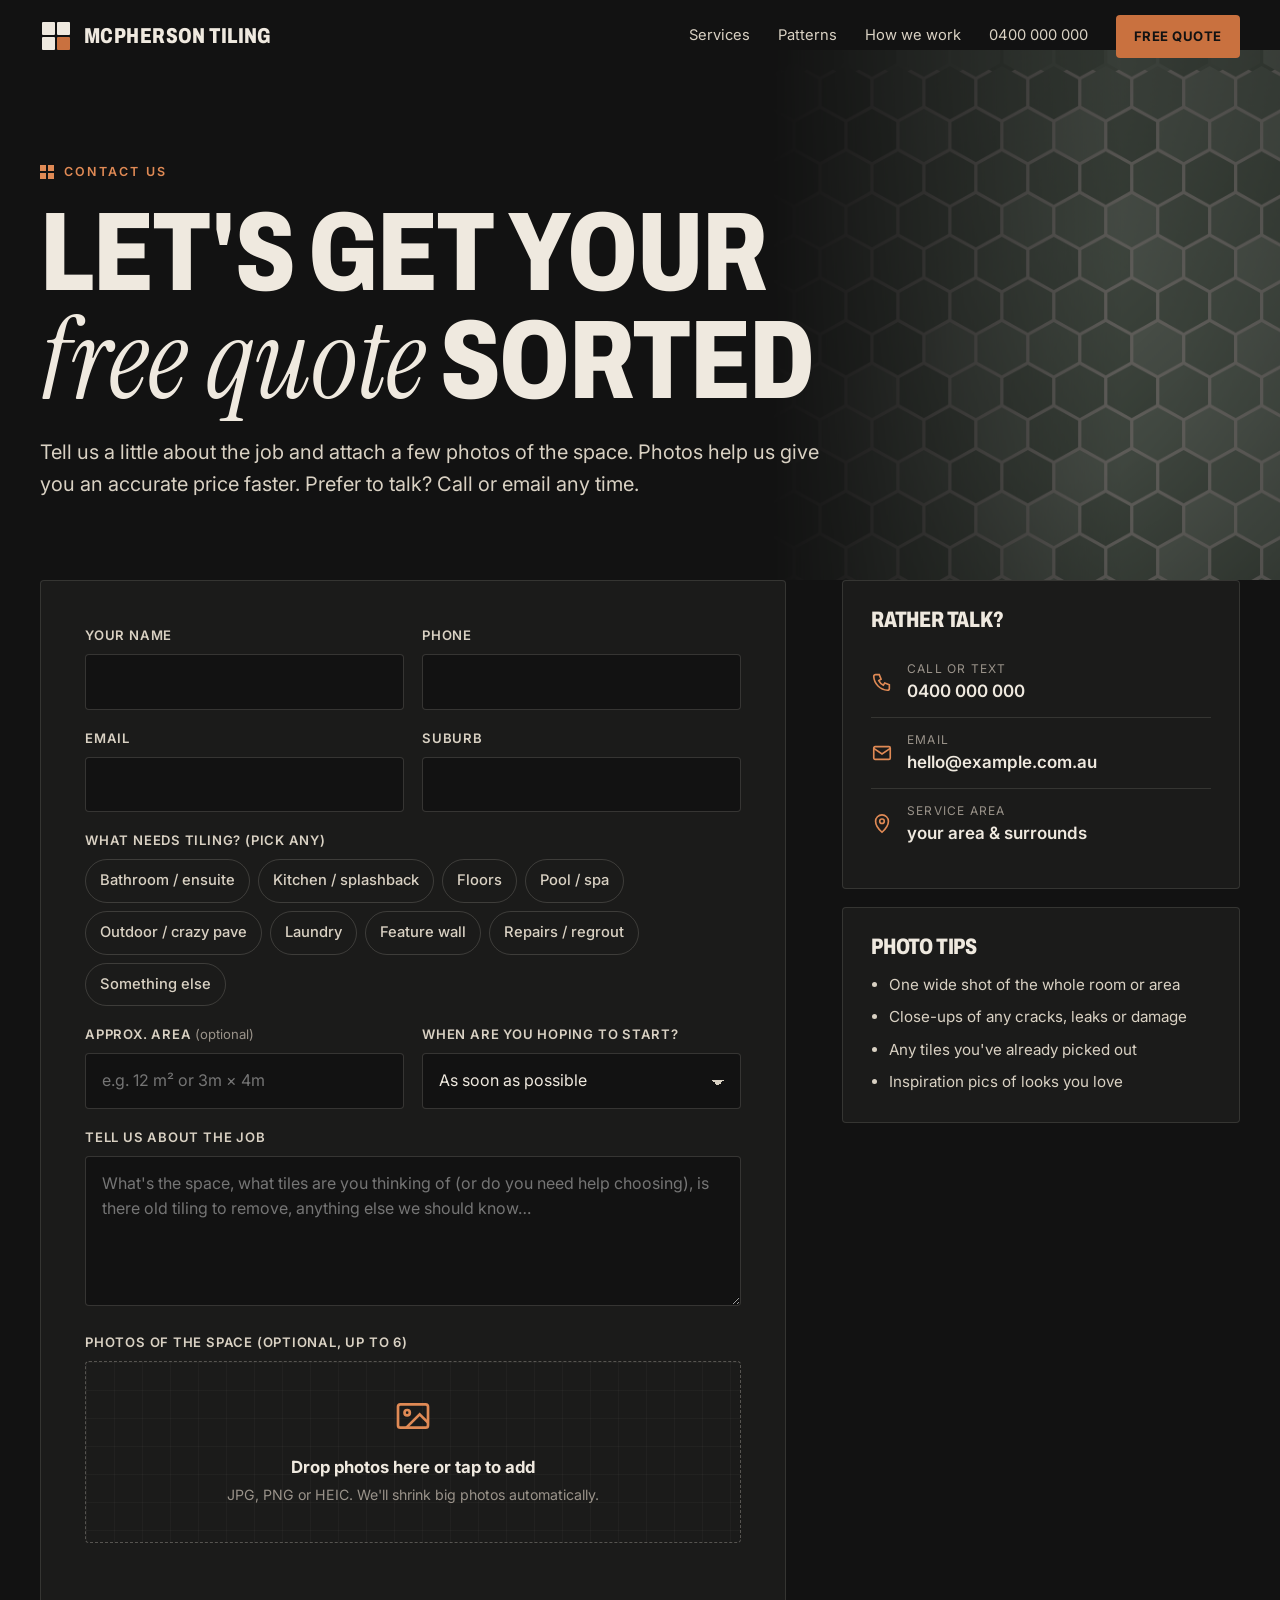
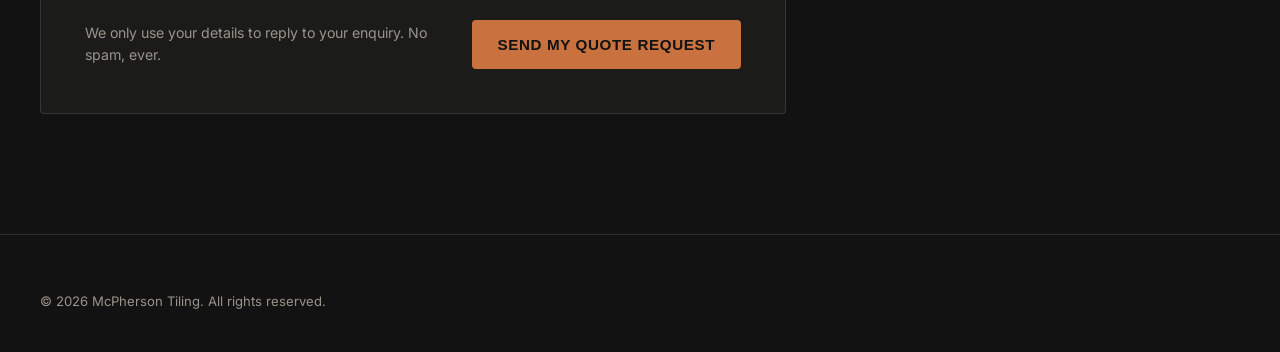
==== contact.html @ 995bf0f9 "Initial tiling website Home page with scroll-driven "lay the floor" hero animation, services, patter" ====
<!doctype html>
<html lang="en-AU">
<head>
  <meta charset="utf-8" />
  <meta name="viewport" content="width=device-width, initial-scale=1" />
  <title>McPherson Tiling | Free Quote &amp; Contact</title>
  <meta name="description" content="Request a free tiling quote. Tell us about your bathroom, kitchen, pool or outdoor job and attach a few photos. We'll get back to you fast." />
  <meta name="theme-color" content="#121212" />
  <link rel="icon" href="data:image/svg+xml,%3Csvg xmlns='http://www.w3.org/2000/svg' viewBox='0 0 32 32'%3E%3Crect x='2' y='2' width='13' height='13' rx='1' fill='%23efe9df'/%3E%3Crect x='17' y='2' width='13' height='13' rx='1' fill='%23efe9df'/%3E%3Crect x='2' y='17' width='13' height='13' rx='1' fill='%23efe9df'/%3E%3Crect x='17' y='17' width='13' height='13' rx='1' fill='%23c9713f'/%3E%3C/svg%3E" />
  <link rel="preconnect" href="https://fonts.googleapis.com" />
  <link rel="preconnect" href="https://fonts.gstatic.com" crossorigin />
  <link href="https://fonts.googleapis.com/css2?family=Archivo:wdth,wght@62..125,500..900&family=Inter:wght@400;500;600;700&family=Instrument+Serif:ital@0;1&display=swap" rel="stylesheet" />
  <link rel="stylesheet" href="css/styles.css" />
</head>
<body>

  <header class="nav">
    <div class="wrap">
      <a class="brand" href="index.html" aria-label="Home">
        <svg class="brand-mark" viewBox="0 0 32 32" aria-hidden="true"><rect x="2" y="2" width="13" height="13" rx="1" fill="#efe9df"/><rect x="17" y="2" width="13" height="13" rx="1" fill="#efe9df"/><rect x="2" y="17" width="13" height="13" rx="1" fill="#efe9df"/><rect x="17" y="17" width="13" height="13" rx="1" fill="#c9713f"/></svg>
        <span class="brand-name" data-site="name">McPherson Tiling</span>
      </a>
      <button class="nav-toggle" aria-label="Menu" aria-expanded="false">
        <svg viewBox="0 0 24 24" fill="none" stroke="currentColor" stroke-width="2"><path d="M4 7h16M4 12h16M4 17h16"/></svg>
      </button>
      <nav class="nav-links">
        <a href="index.html#services">Services</a>
        <a href="index.html#patterns">Patterns</a>
        <a href="index.html#process">How we work</a>
        <a data-tel href="#"><span data-site="phone">0400 000 000</span></a>
        <a class="btn" href="contact.html">Free quote</a>
      </nav>
    </div>
  </header>

  <main>
    <section class="page-hero">
      <canvas data-pattern="hex" data-seed="14" aria-hidden="true"></canvas>
      <div class="wrap">
        <p class="eyebrow reveal">Contact us</p>
        <h1 class="reveal" data-delay="1">Let's get your<br/><em class="serif">free quote</em> sorted</h1>
        <p class="lead reveal" data-delay="2">Tell us a little about the job and attach a few photos of the space. Photos help us give you an accurate price faster. Prefer to talk? Call or email any time.</p>
      </div>
    </section>

    <section class="wrap contact-grid">
      <!-- ================= QUOTE FORM ================= -->
      <div class="form reveal">
        <form id="quote-form" name="quote" method="POST" enctype="multipart/form-data" data-netlify="true" netlify-honeypot="company" novalidate>
          <input type="hidden" name="form-name" value="quote" />
          <p class="hp"><label>Leave this empty <input name="company" tabindex="-1" autocomplete="off" /></label></p>

          <div class="form-row two">
            <div class="field">
              <label for="f-name">Your name</label>
              <input id="f-name" name="name" autocomplete="name" required />
            </div>
            <div class="field">
              <label for="f-phone">Phone</label>
              <input id="f-phone" name="phone" type="tel" autocomplete="tel" inputmode="tel" required />
            </div>
          </div>

          <div class="form-row two">
            <div class="field">
              <label for="f-email">Email</label>
              <input id="f-email" name="email" type="email" autocomplete="email" required />
            </div>
            <div class="field">
              <label for="f-suburb">Suburb</label>
              <input id="f-suburb" name="suburb" autocomplete="address-level2" required />
            </div>
          </div>

          <div class="form-row">
            <div class="field">
              <span class="label">What needs tiling? <span class="opt">(pick any)</span></span>
              <div class="chips">
                <label><input type="checkbox" name="job" value="Bathroom / ensuite" /><span>Bathroom / ensuite</span></label>
                <label><input type="checkbox" name="job" value="Kitchen / splashback" /><span>Kitchen / splashback</span></label>
                <label><input type="checkbox" name="job" value="Floors" /><span>Floors</span></label>
                <label><input type="checkbox" name="job" value="Pool / spa" /><span>Pool / spa</span></label>
                <label><input type="checkbox" name="job" value="Outdoor / crazy pave" /><span>Outdoor / crazy pave</span></label>
                <label><input type="checkbox" name="job" value="Laundry" /><span>Laundry</span></label>
                <label><input type="checkbox" name="job" value="Feature wall" /><span>Feature wall</span></label>
                <label><input type="checkbox" name="job" value="Repairs / regrout" /><span>Repairs / regrout</span></label>
                <label><input type="checkbox" name="job" value="Something else" /><span>Something else</span></label>
              </div>
            </div>
          </div>

          <div class="form-row two">
            <div class="field">
              <label for="f-size">Approx. area <span class="opt">(optional)</span></label>
              <input id="f-size" name="area" placeholder="e.g. 12 m² or 3m × 4m" />
            </div>
            <div class="field">
              <label for="f-when">When are you hoping to start?</label>
              <select id="f-when" name="timeframe">
                <option>As soon as possible</option>
                <option>Within a month</option>
                <option>1–3 months</option>
                <option>3+ months</option>
                <option>Just getting prices</option>
              </select>
            </div>
          </div>

          <div class="form-row">
            <div class="field">
              <label for="f-msg">Tell us about the job</label>
              <textarea id="f-msg" name="message" placeholder="What's the space, what tiles are you thinking of (or do you need help choosing), is there old tiling to remove, anything else we should know…" required></textarea>
            </div>
          </div>

          <div class="form-row">
            <div class="field">
              <span class="label">Photos of the space <span class="opt">(optional, up to 6)</span></span>
              <div class="drop" id="drop">
                <svg viewBox="0 0 24 24" fill="none" stroke="currentColor" stroke-width="1.6" aria-hidden="true"><rect x="3" y="5" width="18" height="14" rx="1.5"/><circle cx="8.5" cy="10" r="1.6"/><path d="M21 16l-5-5-8 8"/></svg>
                <strong>Drop photos here or tap to add</strong>
                <small>JPG, PNG or HEIC. We'll shrink big photos automatically.</small>
                <input id="f-photos" type="file" accept="image/*" multiple aria-label="Add photos" />
              </div>
              <div class="thumbs" id="thumbs"></div>
              <p class="file-note" id="file-note" aria-live="polite"></p>
            </div>
          </div>

          <!-- Hidden fields so form services (e.g. Netlify) register the photo slots -->
          <div hidden>
            <input type="file" name="photo1" /><input type="file" name="photo2" /><input type="file" name="photo3" />
            <input type="file" name="photo4" /><input type="file" name="photo5" /><input type="file" name="photo6" />
          </div>

          <div class="form-foot">
            <small>We only use your details to reply to your enquiry. No spam, ever.</small>
            <button class="btn" type="submit" id="submit">
              <span class="spinner" aria-hidden="true"></span>
              <span class="label-text">Send my quote request</span>
            </button>
          </div>
          <div class="form-status" id="status" role="status"></div>
        </form>

        <div class="success" id="success" tabindex="-1">
          <div class="tick" aria-hidden="true"><i></i><i></i><i></i><i></i></div>
          <h3>Request received!</h3>
          <p>Thanks, we've got your details and photos. We'll be in touch shortly to arrange your free quote.</p>
          <a class="btn ghost" href="index.html" style="margin-top:12px">Back to home</a>
        </div>
      </div>

      <!-- ================= SIDEBAR ================= -->
      <aside>
        <div class="aside-card reveal" data-delay="1">
          <h3>Rather talk?</h3>
          <a class="contact-line" data-tel href="#">
            <svg viewBox="0 0 24 24" fill="none" stroke="currentColor" stroke-width="1.8"><path d="M5 4h4l2 5-2.5 1.5a11 11 0 0 0 5 5L15 13l5 2v4a2 2 0 0 1-2 2A16 16 0 0 1 3 6a2 2 0 0 1 2-2"/></svg>
            <div><small>Call or text</small><span data-site="phone">0400 000 000</span></div>
          </a>
          <a class="contact-line" data-mail href="#">
            <svg viewBox="0 0 24 24" fill="none" stroke="currentColor" stroke-width="1.8"><rect x="3" y="5" width="18" height="14" rx="1.5"/><path d="M3 7l9 6 9-6"/></svg>
            <div><small>Email</small><span data-site="email">hello@example.com.au</span></div>
          </a>
          <div class="contact-line">
            <svg viewBox="0 0 24 24" fill="none" stroke="currentColor" stroke-width="1.8"><path d="M12 21s7-6.2 7-12a7 7 0 0 0-14 0c0 5.8 7 12 7 12z"/><circle cx="12" cy="9" r="2.5"/></svg>
            <div><small>Service area</small><span data-site="area">your area &amp; surrounds</span></div>
          </div>
        </div>
        <div class="aside-card reveal" data-delay="2">
          <h3>Photo tips</h3>
          <ul class="tips">
            <li>One wide shot of the whole room or area</li>
            <li>Close-ups of any cracks, leaks or damage</li>
            <li>Any tiles you've already picked out</li>
            <li>Inspiration pics of looks you love</li>
          </ul>
        </div>
      </aside>
    </section>
  </main>

  <footer>
    <div class="wrap">
      <div class="foot-bottom" style="margin-top:0;border-top:0;padding-top:0">
        <span>© <span data-year></span> <span data-site="name">McPherson Tiling</span>. All rights reserved.</span>
        <span data-abn></span>
      </div>
    </div>
  </footer>

  <script src="js/config.js"></script>
  <script src="js/patterns.js"></script>
  <script src="js/main.js"></script>
  <script src="js/contact.js"></script>
</body>
</html>
---- css/styles.css ----
/* =========================================================
   Tiling site — shared styles
   ========================================================= */
:root {
  --ink: #121212;
  --ink-2: #1b1b1a;
  --ink-3: #262523;
  --bone: #efe9df;
  --bone-2: #d9d1c3;
  --muted: #9a938a;
  --clay: #c9713f;
  --clay-2: #e08a55;
  --aqua: #5fb8c4;
  --laser: #ff3b2f;
  --line: rgba(239, 233, 223, 0.12);
  --radius: 4px;
  --max: 1200px;
  --display: "Archivo", "Arial Narrow", system-ui, sans-serif;
  --body: "Inter", system-ui, -apple-system, "Segoe UI", sans-serif;
  --serif: "Instrument Serif", Georgia, serif;
}

*, *::before, *::after { box-sizing: border-box; }
html { scroll-behavior: smooth; -webkit-text-size-adjust: 100%; }
body {
  margin: 0;
  background: var(--ink);
  color: var(--bone);
  font-family: var(--body);
  font-size: 17px;
  line-height: 1.6;
  -webkit-font-smoothing: antialiased;
  overflow-x: hidden;
}
img { max-width: 100%; display: block; }
a { color: inherit; }
::selection { background: var(--clay); color: var(--ink); }

.wrap { width: min(var(--max), 100% - 40px); margin-inline: auto; }

h1, h2, h3, h4 {
  font-family: var(--display);
  font-stretch: 75%;
  font-weight: 800;
  line-height: 0.95;
  letter-spacing: -0.01em;
  text-transform: uppercase;
  margin: 0;
}
h2 { font-size: clamp(2.4rem, 6vw, 5rem); }
h3 { font-size: 1.5rem; }
em.serif, .serif {
  font-family: var(--serif);
  font-style: italic;
  font-weight: 400;
  text-transform: none;
  font-stretch: 100%;
  letter-spacing: 0;
}
.eyebrow {
  display: inline-flex;
  align-items: center;
  gap: 10px;
  font-size: 0.78rem;
  font-weight: 600;
  letter-spacing: 0.18em;
  text-transform: uppercase;
  color: var(--clay-2);
  margin-bottom: 18px;
}
.eyebrow::before {
  content: "";
  width: 14px; height: 14px;
  background:
    linear-gradient(var(--clay-2), var(--clay-2)) 0 0 / 6px 6px no-repeat,
    linear-gradient(var(--clay-2), var(--clay-2)) 8px 0 / 6px 6px no-repeat,
    linear-gradient(var(--clay-2), var(--clay-2)) 0 8px / 6px 6px no-repeat,
    linear-gradient(var(--clay-2), var(--clay-2)) 8px 8px / 6px 6px no-repeat;
}
.lead { font-size: clamp(1.05rem, 1.6vw, 1.25rem); color: var(--bone-2); max-width: 60ch; }

/* ---------- Buttons ---------- */
.btn {
  --bg: var(--clay);
  display: inline-flex;
  align-items: center;
  gap: 10px;
  padding: 16px 26px;
  background: var(--bg);
  color: var(--ink);
  font-weight: 700;
  font-size: 0.95rem;
  letter-spacing: 0.04em;
  text-transform: uppercase;
  text-decoration: none;
  border: 0;
  border-radius: var(--radius);
  cursor: pointer;
  position: relative;
  overflow: hidden;
  transition: transform 0.2s ease, background 0.2s ease;
}
.btn:hover { background: var(--clay-2); transform: translateY(-2px); }
.btn:focus-visible { outline: 2px solid var(--bone); outline-offset: 3px; }
.btn.ghost { background: transparent; color: var(--bone); box-shadow: inset 0 0 0 1.5px var(--line), inset 0 0 0 1.5px rgba(239,233,223,.35); }
.btn.ghost:hover { background: rgba(239,233,223,0.08); }
.btn svg { width: 18px; height: 18px; }

/* ---------- Nav ---------- */
.nav {
  position: fixed;
  inset: 0 0 auto 0;
  z-index: 50;
  transition: background 0.3s ease, backdrop-filter 0.3s ease, border-color 0.3s ease;
  border-bottom: 1px solid transparent;
}
.nav.scrolled {
  background: rgba(18, 18, 18, 0.82);
  backdrop-filter: blur(12px);
  -webkit-backdrop-filter: blur(12px);
  border-color: var(--line);
}
.nav .wrap { display: flex; align-items: center; justify-content: space-between; height: 72px; gap: 16px; }
.brand { display: flex; align-items: center; gap: 12px; text-decoration: none; min-width: 0; }
.brand-mark { width: 32px; height: 32px; flex: none; }
.brand-name {
  font-family: var(--display);
  font-stretch: 75%;
  font-weight: 800;
  font-size: 1.35rem;
  text-transform: uppercase;
  letter-spacing: 0.02em;
  white-space: nowrap;
  overflow: hidden;
  text-overflow: ellipsis;
}
.nav-links { display: flex; align-items: center; gap: 28px; }
.nav-links a { text-decoration: none; font-size: 0.92rem; color: var(--bone-2); }
.nav-links a:hover { color: var(--bone); }
.nav-links .btn { padding: 11px 18px; font-size: 0.82rem; color: var(--ink); }
.nav-toggle { display: none; background: none; border: 0; color: var(--bone); padding: 8px; cursor: pointer; }
.nav-toggle svg { width: 28px; height: 28px; }

@media (max-width: 820px) {
  .nav-toggle { display: block; }
  .nav-links {
    position: fixed;
    inset: 72px 0 auto 0;
    flex-direction: column;
    align-items: stretch;
    gap: 0;
    background: var(--ink);
    border-bottom: 1px solid var(--line);
    padding: 8px 20px 20px;
    transform: translateY(-120%);
    transition: transform 0.35s ease;
    z-index: -1;
  }
  .nav-links a { padding: 14px 0; border-bottom: 1px solid var(--line); font-size: 1.05rem; }
  .nav-links .btn { margin-top: 14px; justify-content: center; padding: 16px; }
  .nav.open .nav-links { transform: translateY(0); }
  .nav.open { background: var(--ink); }
}

/* =========================================================
   HERO — "laying the floor" scroll animation
   ========================================================= */
.lay { position: relative; height: 420vh; }
.lay-stage {
  position: sticky;
  top: 0;
  height: 100vh;
  height: 100svh;
  overflow: hidden;
  display: grid;
  place-items: center;
  background:
    radial-gradient(120% 80% at 50% 110%, #2a2622 0%, transparent 60%),
    var(--ink);
}
.lay-scene {
  position: absolute;
  inset: 0;
  display: grid;
  place-items: center;
  perspective: 1400px;
  perspective-origin: 50% 20%;
}
.floor {
  --cols: 10;
  --rows: 7;
  --gap: 5px;
  position: relative;
  width: min(1100px, 92vw);
  aspect-ratio: 10 / 7;
  display: grid;
  grid-template-columns: repeat(var(--cols), 1fr);
  grid-template-rows: repeat(var(--rows), 1fr);
  gap: var(--gap);
  padding: var(--gap);
  transform-style: preserve-3d;
  will-change: transform;
}
.floor::before { /* screed / grout bed */
  content: "";
  position: absolute;
  inset: 0;
  background: #3a3632;
  opacity: var(--bed, 0);
  transform: translateZ(-1px);
  box-shadow: 0 60px 120px rgba(0,0,0,.6);
}
.floor::after { /* grout colour fill */
  content: "";
  position: absolute;
  inset: 0;
  background: #cbc3b5;
  opacity: var(--grout, 0);
  transform: translateZ(-0.5px);
}
.tile {
  position: relative;
  z-index: 1;
  border-radius: 1.5px;
  background:
    linear-gradient(var(--vein-a, 125deg), transparent 40%, rgba(255,255,255,.18) 47%, transparent 52%),
    linear-gradient(var(--vein-b, 35deg), transparent 55%, rgba(90,80,70,.12) 60%, transparent 66%),
    linear-gradient(160deg, var(--t1), var(--t2));
  box-shadow: inset 0 0 0 1px rgba(255,255,255,.06), inset 0 -2px 3px rgba(0,0,0,.12);
  will-change: transform, opacity;
  backface-visibility: hidden;
  overflow: hidden;
}
.tile::after { /* seal shine sweep */
  content: "";
  position: absolute;
  inset: -50%;
  background: linear-gradient(115deg, transparent 42%, rgba(255,255,255,.55) 50%, transparent 58%);
  transform: translateX(var(--shine, -120%));
  pointer-events: none;
}

.laser {
  position: absolute;
  left: 0; right: 0;
  top: 50%;
  height: 2px;
  background: var(--laser);
  box-shadow: 0 0 12px 2px rgba(255,59,47,.7), 0 0 40px 6px rgba(255,59,47,.25);
  opacity: 0;
  pointer-events: none;
  z-index: 3;
}
.laser.v { top: 0; bottom: 0; left: 50%; right: auto; width: 2px; height: auto; }

.lay-copy {
  position: absolute;
  inset: 0;
  z-index: 5;
  pointer-events: none;
  display: grid;
  place-items: center;
  text-align: center;
  padding: 90px 20px 40px;
}
.lay-intro { max-width: 1000px; will-change: transform, opacity; }
.lay-intro h1 {
  font-size: clamp(3.2rem, 11vw, 9.5rem);
  line-height: 0.86;
}
.lay-intro h1 .serif { display: block; font-size: 0.55em; line-height: 1.1; color: var(--clay-2); }
.lay-intro p { margin: 22px auto 0; max-width: 46ch; color: var(--bone-2); font-size: clamp(1rem, 1.6vw, 1.2rem); }
.scroll-cue {
  margin-top: 36px;
  display: inline-flex;
  flex-direction: column;
  align-items: center;
  gap: 10px;
  font-size: 0.72rem;
  letter-spacing: 0.25em;
  text-transform: uppercase;
  color: var(--muted);
}
.scroll-cue span {
  width: 1.5px; height: 46px;
  background: linear-gradient(var(--clay-2), transparent);
  animation: cue 1.8s ease-in-out infinite;
  transform-origin: top;
}
@keyframes cue { 0% { transform: scaleY(0); } 50% { transform: scaleY(1); } 100% { transform: scaleY(1); opacity: 0; } }

.lay-steps {
  position: absolute;
  left: 50%;
  bottom: clamp(24px, 6vh, 64px);
  transform: translateX(-50%);
  z-index: 6;
  display: flex;
  gap: clamp(10px, 3vw, 36px);
  font-family: var(--display);
  font-stretch: 75%;
  font-weight: 700;
  text-transform: uppercase;
  letter-spacing: 0.08em;
  font-size: clamp(0.8rem, 1.6vw, 1rem);
  color: rgba(239,233,223,.3);
  white-space: nowrap;
  background: rgba(18,18,18,.55);
  backdrop-filter: blur(8px);
  -webkit-backdrop-filter: blur(8px);
  padding: 10px 18px;
  border-radius: 40px;
  border: 1px solid var(--line);
}
.lay-steps li { list-style: none; transition: color .3s ease; display: flex; align-items: center; gap: 8px; }
.lay-steps li::before { content: ""; width: 7px; height: 7px; background: currentColor; transition: background .3s; }
.lay-steps li.on { color: var(--bone); }
.lay-steps li.on::before { background: var(--clay-2); }
.lay-steps ol, .lay-steps { margin: 0; }

.lay-final {
  position: absolute;
  z-index: 5;
  text-align: center;
  opacity: 0;
  pointer-events: none;
  padding: 0 20px;
  will-change: transform, opacity;
}
.lay-final.live { pointer-events: auto; }
.lay-final h2 {
  font-size: clamp(2.8rem, 9vw, 7.5rem);
  text-shadow: 0 4px 40px rgba(0,0,0,.55);
  max-width: 13ch;
  margin-inline: auto;
}
.lay-final p { color: var(--bone); max-width: 44ch; margin: 18px auto 28px; text-shadow: 0 2px 16px rgba(0,0,0,.8); font-size: 1.1rem; }
.lay-final .cta-row { display: flex; gap: 12px; justify-content: center; flex-wrap: wrap; }
.lay-shade { position: absolute; inset: 0; background: radial-gradient(60% 60% at 50% 50%, rgba(18,18,18,.78), rgba(18,18,18,.2)); opacity: 0; z-index: 4; pointer-events: none; }

@media (max-width: 700px) {
  .floor { --cols: 6; --rows: 9; --gap: 4px; aspect-ratio: 6 / 9; width: min(92vw, 60vh); }
  .lay-steps { gap: 10px; padding: 8px 14px; }
  .lay-steps li::before { display: none; }
}

/* ---------- Marquee ---------- */
.marquee {
  border-block: 1px solid var(--line);
  background: var(--ink-2);
  overflow: hidden;
  padding: 22px 0;
}
.marquee-track {
  display: flex;
  gap: 48px;
  width: max-content;
  animation: marquee 38s linear infinite;
}
.marquee-track span {
  font-family: var(--display);
  font-stretch: 75%;
  font-weight: 800;
  font-size: clamp(1.4rem, 3vw, 2.2rem);
  text-transform: uppercase;
  white-space: nowrap;
  display: flex;
  align-items: center;
  gap: 48px;
}
.marquee-track span::after { content: ""; width: 12px; height: 12px; background: var(--clay); transform: rotate(45deg); }
@keyframes marquee { to { transform: translateX(-50%); } }

/* ---------- Sections ---------- */
section.block { padding: clamp(80px, 12vw, 150px) 0; position: relative; }
.section-head { display: grid; gap: 24px; margin-bottom: clamp(40px, 6vw, 72px); }
@media (min-width: 900px) {
  .section-head.split { grid-template-columns: 1.2fr 1fr; align-items: end; }
}

/* ---------- Services ---------- */
.services { display: grid; grid-template-columns: repeat(auto-fill, minmax(290px, 1fr)); gap: 18px; }
.service {
  background: var(--ink-2);
  border: 1px solid var(--line);
  border-radius: var(--radius);
  overflow: hidden;
  display: flex;
  flex-direction: column;
  transition: transform .35s ease, border-color .35s ease;
}
.service:hover { transform: translateY(-6px); border-color: rgba(201,113,63,.6); }
.service canvas { width: 100%; height: 190px; display: block; transition: transform .6s ease; }
.service:hover canvas { transform: scale(1.06); }
.service .art { overflow: hidden; position: relative; }
.service .art::after { content: ""; position: absolute; inset: 0; background: linear-gradient(transparent 50%, var(--ink-2)); }
.service .body { padding: 22px 24px 28px; }
.service h3 { margin-bottom: 10px; }
.service p { margin: 0; color: var(--bone-2); font-size: 0.97rem; }
.service ul { margin: 14px 0 0; padding: 0; list-style: none; display: flex; flex-wrap: wrap; gap: 6px; }
.service li { font-size: 0.76rem; padding: 4px 10px; border: 1px solid var(--line); border-radius: 20px; color: var(--muted); }

/* ---------- Pattern studio ---------- */
.studio { background: var(--ink-2); border-block: 1px solid var(--line); }
.studio-grid { display: grid; gap: 32px; align-items: center; }
@media (min-width: 960px) { .studio-grid { grid-template-columns: 0.9fr 1.3fr; gap: 64px; } }
.pattern-tabs { display: flex; flex-wrap: wrap; gap: 8px; margin: 28px 0; }
.pattern-tabs button {
  font: inherit;
  font-size: 0.88rem;
  font-weight: 600;
  padding: 10px 16px;
  border-radius: 40px;
  border: 1px solid var(--line);
  background: transparent;
  color: var(--bone-2);
  cursor: pointer;
  transition: all .2s ease;
}
.pattern-tabs button:hover { color: var(--bone); border-color: rgba(239,233,223,.35); }
.pattern-tabs button[aria-selected="true"] { background: var(--bone); color: var(--ink); border-color: var(--bone); }
.pattern-desc { min-height: 5.5em; color: var(--bone-2); }
.pattern-desc strong { color: var(--bone); display: block; font-family: var(--display); font-stretch: 75%; text-transform: uppercase; font-size: 1.6rem; margin-bottom: 6px; }
.studio-canvas {
  position: relative;
  aspect-ratio: 4 / 3;
  border-radius: var(--radius);
  overflow: hidden;
  box-shadow: 0 40px 80px rgba(0,0,0,.45);
}
.studio-canvas canvas { position: absolute; inset: 0; width: 100%; height: 100%; transition: opacity .5s ease, transform .8s ease; }
.studio-canvas canvas.out { opacity: 0; transform: scale(1.04); }
.studio-canvas .caustics {
  position: absolute; inset: -20%;
  background:
    radial-gradient(40% 25% at 30% 30%, rgba(255,255,255,.22), transparent 70%),
    radial-gradient(30% 20% at 70% 60%, rgba(255,255,255,.18), transparent 70%),
    radial-gradient(35% 22% at 40% 80%, rgba(255,255,255,.15), transparent 70%);
  mix-blend-mode: overlay;
  opacity: 0;
  transition: opacity .6s ease;
  animation: drift 9s ease-in-out infinite alternate;
  pointer-events: none;
}
.studio-canvas.pool .caustics { opacity: 1; }
@keyframes drift { from { transform: translate(-4%, -3%) rotate(0deg); } to { transform: translate(4%, 3%) rotate(6deg); } }

/* ---------- Process ---------- */
.process { display: grid; gap: 2px; background: var(--line); border: 1px solid var(--line); border-radius: var(--radius); overflow: hidden; }
@media (min-width: 800px) { .process { grid-template-columns: repeat(4, 1fr); } }
.step { background: var(--ink); padding: 34px 28px 40px; position: relative; }
.step .num {
  font-family: var(--display);
  font-stretch: 75%;
  font-weight: 800;
  font-size: 4.5rem;
  line-height: 1;
  color: transparent;
  -webkit-text-stroke: 1.5px var(--clay);
  display: block;
  margin-bottom: 18px;
}
.step h3 { margin-bottom: 10px; }
.step p { margin: 0; color: var(--bone-2); font-size: 0.97rem; }

/* ---------- Why ---------- */
.why { display: grid; gap: 48px; }
@media (min-width: 900px) { .why { grid-template-columns: 1fr 1fr; align-items: start; } }
.why-list { display: grid; gap: 0; border-top: 1px solid var(--line); }
.why-item { display: grid; grid-template-columns: 48px 1fr; gap: 16px; padding: 24px 0; border-bottom: 1px solid var(--line); }
.why-item svg { width: 34px; height: 34px; color: var(--clay-2); }
.why-item h4 { font-size: 1.25rem; margin-bottom: 6px; }
.why-item p { margin: 0; color: var(--bone-2); font-size: 0.97rem; }
@media (min-width: 900px) { .why-sticky { position: sticky; top: 110px; } }
.quote-card {
  margin-top: 36px;
  padding: 28px;
  border-radius: var(--radius);
  background:
    linear-gradient(135deg, rgba(201,113,63,.18), transparent 60%),
    var(--ink-2);
  border: 1px solid var(--line);
}
.quote-card p { margin: 0 0 18px; font-family: var(--serif); font-style: italic; font-size: 1.6rem; line-height: 1.25; }

/* ---------- CTA band ---------- */
.cta-band {
  position: relative;
  overflow: hidden;
  padding: clamp(80px, 12vw, 140px) 0;
  text-align: center;
  isolation: isolate;
}
.cta-band canvas { position: absolute; inset: 0; width: 100%; height: 100%; z-index: -2; }
.cta-band::before { content: ""; position: absolute; inset: 0; background: linear-gradient(rgba(18,18,18,.82), rgba(18,18,18,.7)); z-index: -1; }
.cta-band h2 { margin-bottom: 20px; }
.cta-band p { margin: 0 auto 32px; }
.cta-band .cta-row { display: flex; gap: 12px; justify-content: center; flex-wrap: wrap; }

/* ---------- Footer ---------- */
footer { border-top: 1px solid var(--line); padding: 56px 0 40px; color: var(--muted); font-size: 0.92rem; }
.foot { display: grid; gap: 32px; }
@media (min-width: 800px) { .foot { grid-template-columns: 1.4fr 1fr 1fr; } }
.foot h4 { color: var(--bone); font-size: 1rem; margin-bottom: 14px; letter-spacing: .06em; }
.foot a { text-decoration: none; color: var(--bone-2); }
.foot a:hover { color: var(--clay-2); }
.foot ul { list-style: none; padding: 0; margin: 0; display: grid; gap: 8px; }
.foot-bottom { margin-top: 48px; padding-top: 24px; border-top: 1px solid var(--line); display: flex; justify-content: space-between; flex-wrap: wrap; gap: 12px; font-size: 0.82rem; }

/* ---------- Reveal ---------- */
.reveal { opacity: 0; transform: translateY(34px); transition: opacity .9s ease, transform .9s cubic-bezier(.2,.7,.2,1); }
.reveal.in { opacity: 1; transform: none; }
.reveal[data-delay="1"] { transition-delay: .1s; }
.reveal[data-delay="2"] { transition-delay: .2s; }
.reveal[data-delay="3"] { transition-delay: .3s; }

/* =========================================================
   CONTACT PAGE
   ========================================================= */
.page-hero { padding: 150px 0 60px; position: relative; overflow: hidden; }
.page-hero h1 { font-size: clamp(3rem, 9vw, 7rem); }
.page-hero .lead { margin-top: 22px; }
.page-hero canvas { position: absolute; right: -6%; top: 50px; width: 46%; height: 110%; opacity: .35; mask-image: linear-gradient(90deg, transparent, #000 60%); -webkit-mask-image: linear-gradient(90deg, transparent, #000 60%); z-index: -1; }
@media (max-width: 800px) { .page-hero canvas { display: none; } }

.contact-grid { display: grid; gap: 40px; padding-bottom: 120px; }
@media (min-width: 960px) { .contact-grid { grid-template-columns: 1.5fr 0.8fr; gap: 56px; align-items: start; } }

.form { background: var(--ink-2); border: 1px solid var(--line); border-radius: var(--radius); padding: clamp(22px, 4vw, 44px); }
.form-row { display: grid; gap: 18px; margin-bottom: 18px; }
@media (min-width: 640px) { .form-row.two { grid-template-columns: 1fr 1fr; } }
.field label, .field .label { display: block; font-size: 0.82rem; font-weight: 600; letter-spacing: .06em; text-transform: uppercase; color: var(--bone-2); margin-bottom: 8px; }
.field label .opt { color: var(--muted); text-transform: none; letter-spacing: 0; font-weight: 400; }
.field input, .field select, .field textarea {
  width: 100%;
  font: inherit;
  font-size: 1rem;
  color: var(--bone);
  background: var(--ink);
  border: 1px solid rgba(239,233,223,.16);
  border-radius: var(--radius);
  padding: 14px 16px;
  transition: border-color .2s, box-shadow .2s;
}
.field textarea { min-height: 150px; resize: vertical; }
.field select { appearance: none; background-image: linear-gradient(45deg, transparent 50%, var(--bone-2) 50%), linear-gradient(135deg, var(--bone-2) 50%, transparent 50%); background-position: calc(100% - 22px) 55%, calc(100% - 16px) 55%; background-size: 6px 6px; background-repeat: no-repeat; padding-right: 44px; }
.field input:focus, .field select:focus, .field textarea:focus { outline: none; border-color: var(--clay); box-shadow: 0 0 0 3px rgba(201,113,63,.25); }
.field input:user-invalid, .field textarea:user-invalid, .field select:user-invalid { border-color: var(--laser); }

.chips { display: flex; flex-wrap: wrap; gap: 8px; }
.chips label { margin: 0; text-transform: none; letter-spacing: 0; font-weight: 500; font-size: 0.92rem; }
.chips input { position: absolute; opacity: 0; pointer-events: none; }
.chips span { display: inline-block; padding: 9px 14px; border: 1px solid rgba(239,233,223,.16); border-radius: 40px; cursor: pointer; transition: all .2s; color: var(--bone-2); }
.chips input:checked + span { background: var(--clay); border-color: var(--clay); color: var(--ink); }
.chips input:focus-visible + span { outline: 2px solid var(--bone); outline-offset: 2px; }

.drop {
  position: relative;
  border: 1.5px dashed rgba(239,233,223,.28);
  border-radius: var(--radius);
  padding: 34px 20px;
  text-align: center;
  cursor: pointer;
  transition: border-color .2s, background .2s;
  background:
    linear-gradient(rgba(239,233,223,.03) 1px, transparent 1px) 0 0 / 28px 28px,
    linear-gradient(90deg, rgba(239,233,223,.03) 1px, transparent 1px) 0 0 / 28px 28px;
}
.drop:hover, .drop.over { border-color: var(--clay); background-color: rgba(201,113,63,.06); }
.drop svg { width: 40px; height: 40px; color: var(--clay-2); margin: 0 auto 10px; }
.drop strong { display: block; font-size: 1.05rem; }
.drop small { color: var(--muted); }
.drop input { position: absolute; inset: 0; opacity: 0; cursor: pointer; width: 100%; }

.thumbs { display: grid; grid-template-columns: repeat(auto-fill, minmax(96px, 1fr)); gap: 10px; margin-top: 14px; }
.thumb { position: relative; aspect-ratio: 1; border-radius: var(--radius); overflow: hidden; background: var(--ink); animation: pop .35s ease; }
.thumb img { width: 100%; height: 100%; object-fit: cover; }
.thumb button {
  position: absolute; top: 5px; right: 5px;
  width: 26px; height: 26px; border-radius: 50%;
  border: 0; background: rgba(18,18,18,.85); color: var(--bone);
  cursor: pointer; font-size: 16px; line-height: 26px; padding: 0;
}
.thumb button:hover { background: var(--laser); }
.thumb .size { position: absolute; left: 5px; bottom: 5px; font-size: 0.68rem; background: rgba(18,18,18,.8); padding: 1px 6px; border-radius: 10px; }
@keyframes pop { from { transform: scale(.8); opacity: 0; } }
.file-note { font-size: 0.82rem; color: var(--muted); margin-top: 8px; min-height: 1.2em; }
.file-note.err { color: var(--laser); }

.form-foot { display: flex; align-items: center; justify-content: space-between; flex-wrap: wrap; gap: 16px; margin-top: 26px; }
.form-foot small { color: var(--muted); max-width: 38ch; }
.btn[disabled] { opacity: .6; cursor: progress; transform: none; }
.spinner { width: 16px; height: 16px; border: 2px solid rgba(18,18,18,.3); border-top-color: var(--ink); border-radius: 50%; animation: spin .7s linear infinite; display: none; }
.btn.busy .spinner { display: inline-block; }
@keyframes spin { to { transform: rotate(360deg); } }
.hp { position: absolute; left: -9999px; }

.form-status { display: none; margin-top: 20px; padding: 16px 18px; border-radius: var(--radius); font-size: 0.95rem; }
.form-status.ok { display: block; background: rgba(95,184,196,.12); border: 1px solid rgba(95,184,196,.4); }
.form-status.bad { display: block; background: rgba(255,59,47,.1); border: 1px solid rgba(255,59,47,.4); }

.success { display: none; text-align: center; padding: 30px 10px; }
.success.show { display: block; animation: pop .5s ease; }
.success .tick { width: 72px; height: 72px; margin: 0 auto 18px; display: grid; grid-template-columns: 1fr 1fr; gap: 4px; }
.success .tick i { background: var(--clay); border-radius: 2px; animation: pop .4s ease backwards; }
.success .tick i:nth-child(2) { animation-delay: .1s; } .success .tick i:nth-child(3) { animation-delay: .2s; } .success .tick i:nth-child(4) { animation-delay: .3s; background: var(--aqua); }
.success h3 { font-size: 2.2rem; margin-bottom: 10px; }
.success p { color: var(--bone-2); }

.aside-card { background: var(--ink-2); border: 1px solid var(--line); border-radius: var(--radius); padding: 28px; margin-bottom: 18px; }
.aside-card h3 { margin-bottom: 16px; font-size: 1.4rem; }
.contact-line { display: flex; gap: 14px; align-items: center; padding: 12px 0; text-decoration: none; border-bottom: 1px solid var(--line); }
.contact-line:last-child { border-bottom: 0; }
.contact-line svg { width: 22px; height: 22px; color: var(--clay-2); flex: none; }
.contact-line small { display: block; color: var(--muted); font-size: 0.75rem; text-transform: uppercase; letter-spacing: .1em; }
.contact-line span { font-weight: 600; word-break: break-word; }
a.contact-line:hover span { color: var(--clay-2); }
.tips { margin: 0; padding-left: 18px; color: var(--bone-2); font-size: 0.95rem; display: grid; gap: 8px; }

@media (prefers-reduced-motion: reduce) {
  *, *::before, *::after { animation-duration: .001ms !important; animation-iteration-count: 1 !important; transition-duration: .001ms !important; scroll-behavior: auto !important; }
  .lay { height: auto; }
  .lay-stage { position: relative; }
}

@media (max-width: 520px) {
  .eyebrow { font-size: 0.7rem; letter-spacing: 0.12em; }
}
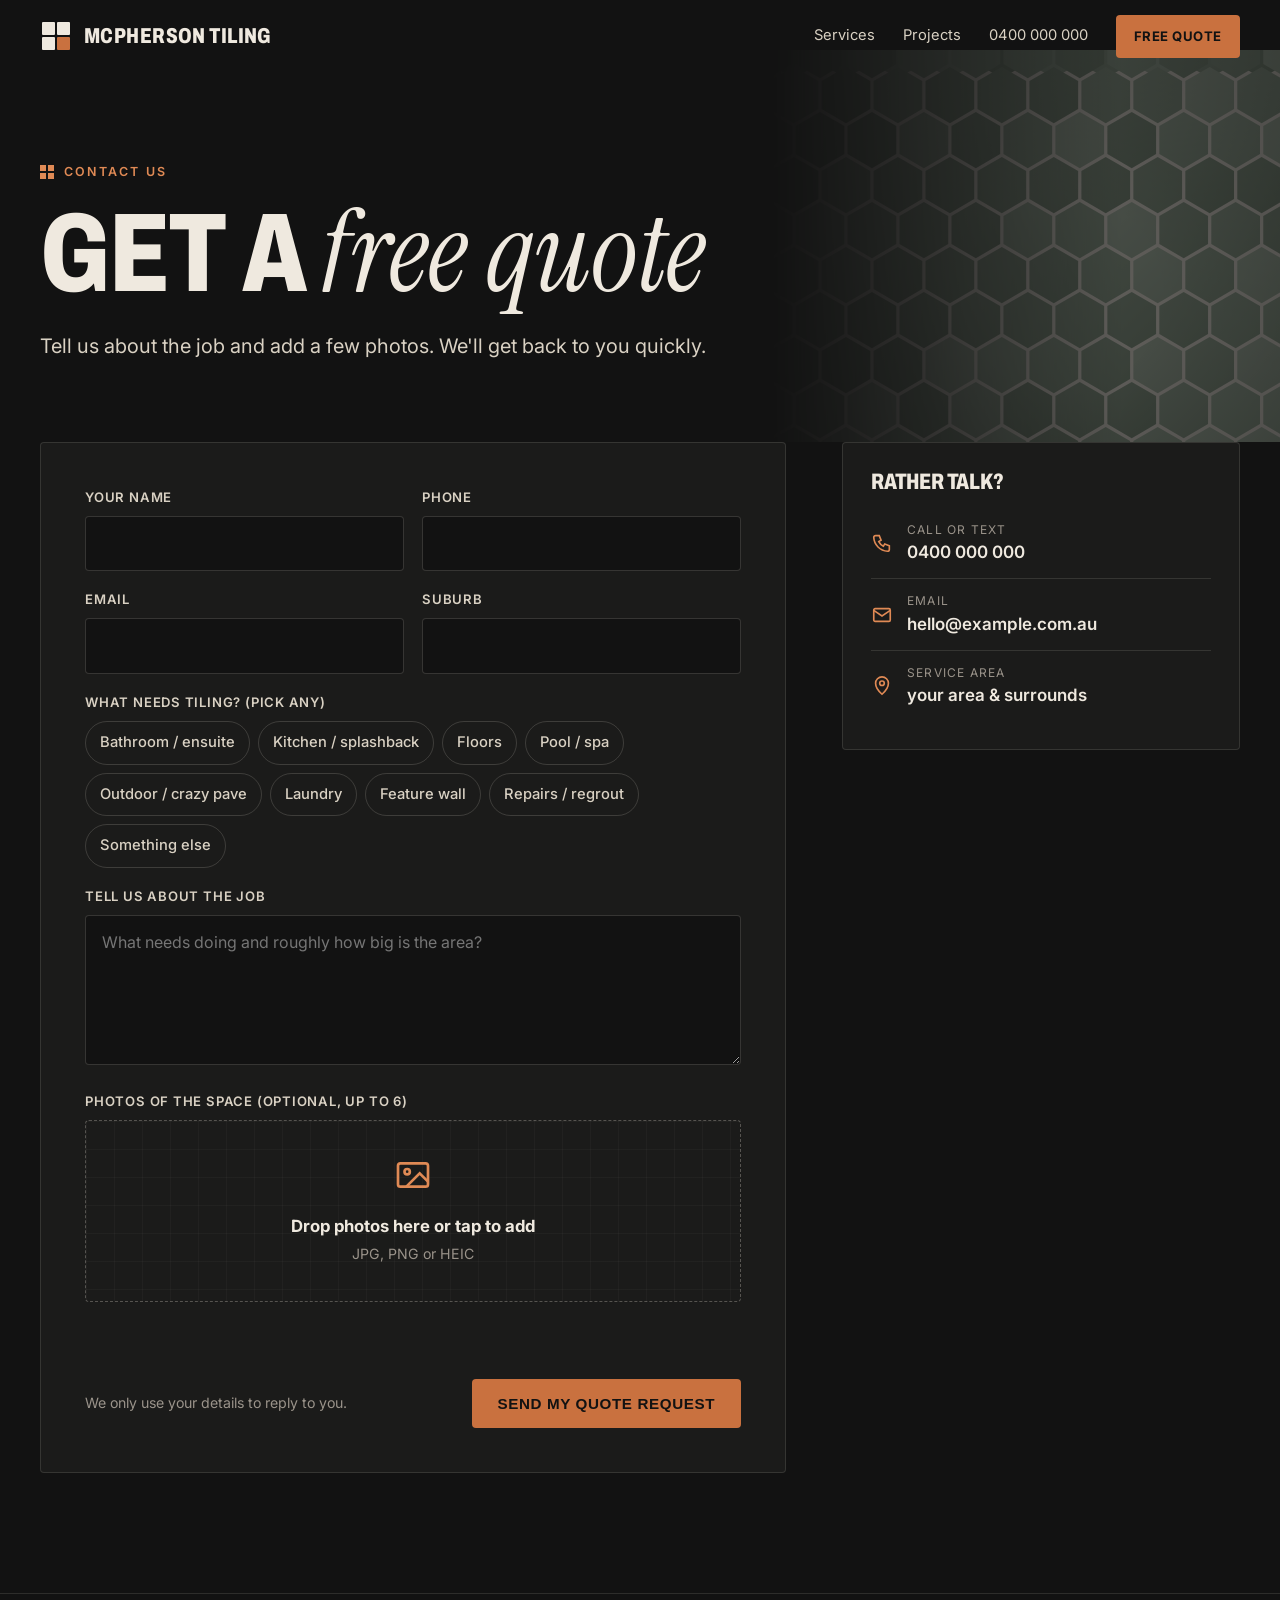
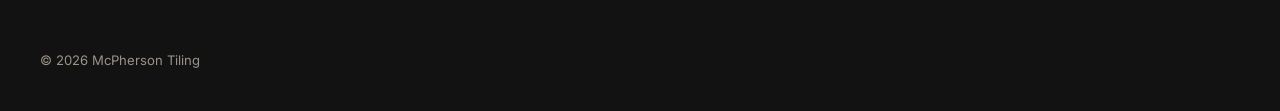
==== commit 0195c19f: "Simplify site and add past projects showcase Trim homepage to hero, services, past projects and a ca" ====
--- a/contact.html
+++ b/contact.html
@@ -25,8 +25,7 @@
       </button>
       <nav class="nav-links">
         <a href="index.html#services">Services</a>
-        <a href="index.html#patterns">Patterns</a>
-        <a href="index.html#process">How we work</a>
+        <a href="index.html#projects">Projects</a>
         <a data-tel href="#"><span data-site="phone">0400 000 000</span></a>
         <a class="btn" href="contact.html">Free quote</a>
       </nav>
@@ -38,8 +37,8 @@
       <canvas data-pattern="hex" data-seed="14" aria-hidden="true"></canvas>
       <div class="wrap">
         <p class="eyebrow reveal">Contact us</p>
-        <h1 class="reveal" data-delay="1">Let's get your<br/><em class="serif">free quote</em> sorted</h1>
-        <p class="lead reveal" data-delay="2">Tell us a little about the job and attach a few photos of the space. Photos help us give you an accurate price faster. Prefer to talk? Call or email any time.</p>
+        <h1 class="reveal" data-delay="1">Get a <em class="serif">free quote</em></h1>
+        <p class="lead reveal" data-delay="2">Tell us about the job and add a few photos. We'll get back to you quickly.</p>
       </div>
     </section>
 
@@ -89,27 +88,10 @@
             </div>
           </div>
 
-          <div class="form-row two">
-            <div class="field">
-              <label for="f-size">Approx. area <span class="opt">(optional)</span></label>
-              <input id="f-size" name="area" placeholder="e.g. 12 m² or 3m × 4m" />
-            </div>
-            <div class="field">
-              <label for="f-when">When are you hoping to start?</label>
-              <select id="f-when" name="timeframe">
-                <option>As soon as possible</option>
-                <option>Within a month</option>
-                <option>1–3 months</option>
-                <option>3+ months</option>
-                <option>Just getting prices</option>
-              </select>
-            </div>
-          </div>
-
           <div class="form-row">
             <div class="field">
               <label for="f-msg">Tell us about the job</label>
-              <textarea id="f-msg" name="message" placeholder="What's the space, what tiles are you thinking of (or do you need help choosing), is there old tiling to remove, anything else we should know…" required></textarea>
+              <textarea id="f-msg" name="message" placeholder="What needs doing and roughly how big is the area?" required></textarea>
             </div>
           </div>
 
@@ -119,7 +101,7 @@
               <div class="drop" id="drop">
                 <svg viewBox="0 0 24 24" fill="none" stroke="currentColor" stroke-width="1.6" aria-hidden="true"><rect x="3" y="5" width="18" height="14" rx="1.5"/><circle cx="8.5" cy="10" r="1.6"/><path d="M21 16l-5-5-8 8"/></svg>
                 <strong>Drop photos here or tap to add</strong>
-                <small>JPG, PNG or HEIC. We'll shrink big photos automatically.</small>
+                <small>JPG, PNG or HEIC</small>
                 <input id="f-photos" type="file" accept="image/*" multiple aria-label="Add photos" />
               </div>
               <div class="thumbs" id="thumbs"></div>
@@ -134,7 +116,7 @@
           </div>
 
           <div class="form-foot">
-            <small>We only use your details to reply to your enquiry. No spam, ever.</small>
+            <small>We only use your details to reply to you.</small>
             <button class="btn" type="submit" id="submit">
               <span class="spinner" aria-hidden="true"></span>
               <span class="label-text">Send my quote request</span>
@@ -146,7 +128,7 @@
         <div class="success" id="success" tabindex="-1">
           <div class="tick" aria-hidden="true"><i></i><i></i><i></i><i></i></div>
           <h3>Request received!</h3>
-          <p>Thanks, we've got your details and photos. We'll be in touch shortly to arrange your free quote.</p>
+          <p>Thanks! We'll be in touch shortly.</p>
           <a class="btn ghost" href="index.html" style="margin-top:12px">Back to home</a>
         </div>
       </div>
@@ -168,25 +150,14 @@
             <div><small>Service area</small><span data-site="area">your area &amp; surrounds</span></div>
           </div>
         </div>
-        <div class="aside-card reveal" data-delay="2">
-          <h3>Photo tips</h3>
-          <ul class="tips">
-            <li>One wide shot of the whole room or area</li>
-            <li>Close-ups of any cracks, leaks or damage</li>
-            <li>Any tiles you've already picked out</li>
-            <li>Inspiration pics of looks you love</li>
-          </ul>
-        </div>
       </aside>
     </section>
   </main>
 
   <footer>
-    <div class="wrap">
-      <div class="foot-bottom" style="margin-top:0;border-top:0;padding-top:0">
-        <span>© <span data-year></span> <span data-site="name">McPherson Tiling</span>. All rights reserved.</span>
-        <span data-abn></span>
-      </div>
+    <div class="wrap foot-bottom">
+      <span>© <span data-year></span> <span data-site="name">McPherson Tiling</span></span>
+      <span data-abn></span>
     </div>
   </footer>
 
--- a/css/styles.css
+++ b/css/styles.css
@@ -344,33 +344,6 @@
   .lay-steps li::before { display: none; }
 }
 
-/* ---------- Marquee ---------- */
-.marquee {
-  border-block: 1px solid var(--line);
-  background: var(--ink-2);
-  overflow: hidden;
-  padding: 22px 0;
-}
-.marquee-track {
-  display: flex;
-  gap: 48px;
-  width: max-content;
-  animation: marquee 38s linear infinite;
-}
-.marquee-track span {
-  font-family: var(--display);
-  font-stretch: 75%;
-  font-weight: 800;
-  font-size: clamp(1.4rem, 3vw, 2.2rem);
-  text-transform: uppercase;
-  white-space: nowrap;
-  display: flex;
-  align-items: center;
-  gap: 48px;
-}
-.marquee-track span::after { content: ""; width: 12px; height: 12px; background: var(--clay); transform: rotate(45deg); }
-@keyframes marquee { to { transform: translateX(-50%); } }
-
 /* ---------- Sections ---------- */
 section.block { padding: clamp(80px, 12vw, 150px) 0; position: relative; }
 .section-head { display: grid; gap: 24px; margin-bottom: clamp(40px, 6vw, 72px); }
@@ -390,98 +363,44 @@
   transition: transform .35s ease, border-color .35s ease;
 }
 .service:hover { transform: translateY(-6px); border-color: rgba(201,113,63,.6); }
-.service canvas { width: 100%; height: 190px; display: block; transition: transform .6s ease; }
+.service canvas { width: 100%; height: 150px; display: block; transition: transform .6s ease; }
 .service:hover canvas { transform: scale(1.06); }
 .service .art { overflow: hidden; position: relative; }
 .service .art::after { content: ""; position: absolute; inset: 0; background: linear-gradient(transparent 50%, var(--ink-2)); }
-.service .body { padding: 22px 24px 28px; }
+.service .body { padding: 18px 22px 24px; }
 .service h3 { margin-bottom: 10px; }
 .service p { margin: 0; color: var(--bone-2); font-size: 0.97rem; }
 .service ul { margin: 14px 0 0; padding: 0; list-style: none; display: flex; flex-wrap: wrap; gap: 6px; }
 .service li { font-size: 0.76rem; padding: 4px 10px; border: 1px solid var(--line); border-radius: 20px; color: var(--muted); }
 
-/* ---------- Pattern studio ---------- */
-.studio { background: var(--ink-2); border-block: 1px solid var(--line); }
-.studio-grid { display: grid; gap: 32px; align-items: center; }
-@media (min-width: 960px) { .studio-grid { grid-template-columns: 0.9fr 1.3fr; gap: 64px; } }
-.pattern-tabs { display: flex; flex-wrap: wrap; gap: 8px; margin: 28px 0; }
-.pattern-tabs button {
-  font: inherit;
-  font-size: 0.88rem;
-  font-weight: 600;
-  padding: 10px 16px;
-  border-radius: 40px;
-  border: 1px solid var(--line);
-  background: transparent;
-  color: var(--bone-2);
-  cursor: pointer;
-  transition: all .2s ease;
-}
-.pattern-tabs button:hover { color: var(--bone); border-color: rgba(239,233,223,.35); }
-.pattern-tabs button[aria-selected="true"] { background: var(--bone); color: var(--ink); border-color: var(--bone); }
-.pattern-desc { min-height: 5.5em; color: var(--bone-2); }
-.pattern-desc strong { color: var(--bone); display: block; font-family: var(--display); font-stretch: 75%; text-transform: uppercase; font-size: 1.6rem; margin-bottom: 6px; }
-.studio-canvas {
-  position: relative;
-  aspect-ratio: 4 / 3;
-  border-radius: var(--radius);
-  overflow: hidden;
-  box-shadow: 0 40px 80px rgba(0,0,0,.45);
-}
-.studio-canvas canvas { position: absolute; inset: 0; width: 100%; height: 100%; transition: opacity .5s ease, transform .8s ease; }
-.studio-canvas canvas.out { opacity: 0; transform: scale(1.04); }
-.studio-canvas .caustics {
-  position: absolute; inset: -20%;
-  background:
-    radial-gradient(40% 25% at 30% 30%, rgba(255,255,255,.22), transparent 70%),
-    radial-gradient(30% 20% at 70% 60%, rgba(255,255,255,.18), transparent 70%),
-    radial-gradient(35% 22% at 40% 80%, rgba(255,255,255,.15), transparent 70%);
-  mix-blend-mode: overlay;
-  opacity: 0;
-  transition: opacity .6s ease;
-  animation: drift 9s ease-in-out infinite alternate;
-  pointer-events: none;
-}
-.studio-canvas.pool .caustics { opacity: 1; }
-@keyframes drift { from { transform: translate(-4%, -3%) rotate(0deg); } to { transform: translate(4%, 3%) rotate(6deg); } }
-
-/* ---------- Process ---------- */
-.process { display: grid; gap: 2px; background: var(--line); border: 1px solid var(--line); border-radius: var(--radius); overflow: hidden; }
-@media (min-width: 800px) { .process { grid-template-columns: repeat(4, 1fr); } }
-.step { background: var(--ink); padding: 34px 28px 40px; position: relative; }
-.step .num {
-  font-family: var(--display);
-  font-stretch: 75%;
-  font-weight: 800;
-  font-size: 4.5rem;
-  line-height: 1;
-  color: transparent;
-  -webkit-text-stroke: 1.5px var(--clay);
-  display: block;
-  margin-bottom: 18px;
-}
-.step h3 { margin-bottom: 10px; }
-.step p { margin: 0; color: var(--bone-2); font-size: 0.97rem; }
-
-/* ---------- Why ---------- */
-.why { display: grid; gap: 48px; }
-@media (min-width: 900px) { .why { grid-template-columns: 1fr 1fr; align-items: start; } }
-.why-list { display: grid; gap: 0; border-top: 1px solid var(--line); }
-.why-item { display: grid; grid-template-columns: 48px 1fr; gap: 16px; padding: 24px 0; border-bottom: 1px solid var(--line); }
-.why-item svg { width: 34px; height: 34px; color: var(--clay-2); }
-.why-item h4 { font-size: 1.25rem; margin-bottom: 6px; }
-.why-item p { margin: 0; color: var(--bone-2); font-size: 0.97rem; }
-@media (min-width: 900px) { .why-sticky { position: sticky; top: 110px; } }
-.quote-card {
-  margin-top: 36px;
-  padding: 28px;
-  border-radius: var(--radius);
-  background:
-    linear-gradient(135deg, rgba(201,113,63,.18), transparent 60%),
-    var(--ink-2);
-  border: 1px solid var(--line);
-}
-.quote-card p { margin: 0 0 18px; font-family: var(--serif); font-style: italic; font-size: 1.6rem; line-height: 1.25; }
+/* ---------- Projects ---------- */
+.projects-block { background: var(--ink-2); border-block: 1px solid var(--line); }
+.projects { display: grid; gap: 24px; grid-template-columns: repeat(auto-fill, minmax(280px, 1fr)); }
+.project { margin: 0; }
+.project-img {
+  display: block; width: 100%; padding: 0; border: 0; cursor: zoom-in;
+  border-radius: var(--radius); overflow: hidden; background: var(--ink);
+}
+.project-img img { width: 100%; height: auto; aspect-ratio: 4 / 5; object-fit: cover; transition: transform .6s ease; }
+.project-img:hover img { transform: scale(1.03); }
+.project-img:focus-visible { outline: 2px solid var(--clay); outline-offset: 3px; }
+.project figcaption { padding-top: 16px; }
+.project h3 { margin: 8px 0 6px; }
+.project p { margin: 0; color: var(--bone-2); font-size: 0.97rem; }
+.tag { font-size: 0.72rem; font-weight: 600; letter-spacing: .14em; text-transform: uppercase; color: var(--clay-2); }
+@media (min-width: 900px) {
+  .project.featured { grid-column: 1 / -1; display: grid; grid-template-columns: 560px 1fr; gap: 48px; align-items: center; }
+  .project.featured figcaption { padding: 0; }
+  .project.featured h3 { font-size: 2.4rem; }
+  .project.featured p { font-size: 1.1rem; max-width: 40ch; }
+}
+.lightbox { padding: 0; border: 0; background: transparent; max-width: 94vw; max-height: 92vh; overflow: visible; }
+.lightbox::backdrop { background: rgba(10,10,10,.9); }
+.lightbox img { max-width: 94vw; max-height: 92vh; width: auto; height: auto; border-radius: var(--radius); }
+.lightbox-close {
+  position: absolute; top: -14px; right: -14px; width: 40px; height: 40px; border-radius: 50%;
+  border: 0; background: var(--bone); color: var(--ink); font-size: 24px; line-height: 40px; cursor: pointer;
+}
 
 /* ---------- CTA band ---------- */
 .cta-band {
@@ -506,6 +425,9 @@
 .foot a:hover { color: var(--clay-2); }
 .foot ul { list-style: none; padding: 0; margin: 0; display: grid; gap: 8px; }
 .foot-bottom { margin-top: 48px; padding-top: 24px; border-top: 1px solid var(--line); display: flex; justify-content: space-between; flex-wrap: wrap; gap: 12px; font-size: 0.82rem; }
+footer > .foot-bottom { margin-top: 0; padding-top: 0; border-top: 0; align-items: center; }
+footer a { color: var(--bone-2); text-decoration: none; }
+footer a:hover { color: var(--clay-2); }
 
 /* ---------- Reveal ---------- */
 .reveal { opacity: 0; transform: translateY(34px); transition: opacity .9s ease, transform .9s cubic-bezier(.2,.7,.2,1); }
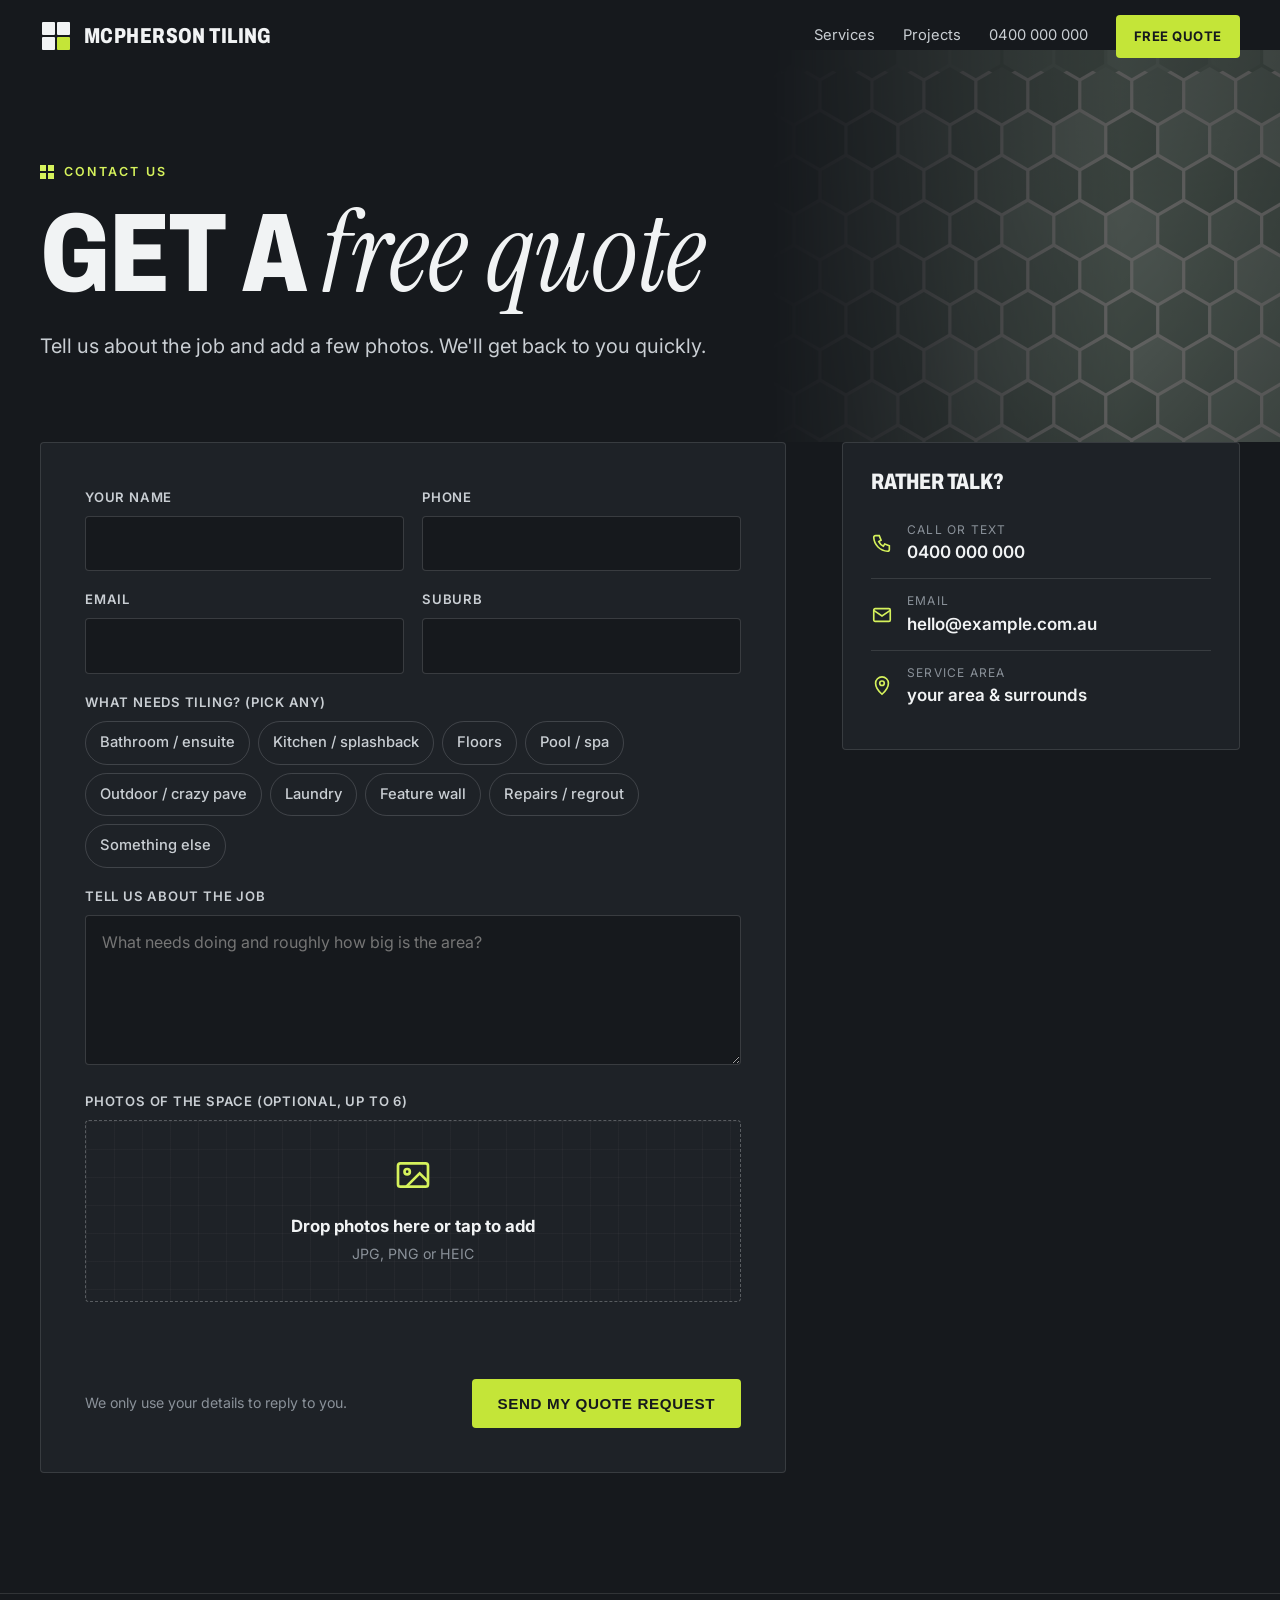
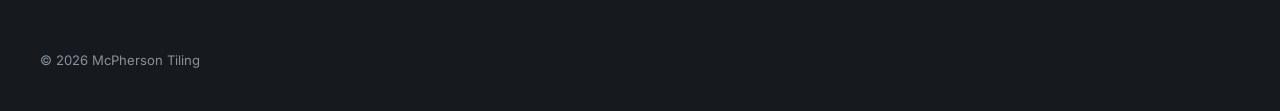
==== commit e9859494: "Switch to Slate & Lime colour scheme with green laser line" ====
--- a/contact.html
+++ b/contact.html
@@ -5,8 +5,8 @@
   <meta name="viewport" content="width=device-width, initial-scale=1" />
   <title>McPherson Tiling | Free Quote &amp; Contact</title>
   <meta name="description" content="Request a free tiling quote. Tell us about your bathroom, kitchen, pool or outdoor job and attach a few photos. We'll get back to you fast." />
-  <meta name="theme-color" content="#121212" />
-  <link rel="icon" href="data:image/svg+xml,%3Csvg xmlns='http://www.w3.org/2000/svg' viewBox='0 0 32 32'%3E%3Crect x='2' y='2' width='13' height='13' rx='1' fill='%23efe9df'/%3E%3Crect x='17' y='2' width='13' height='13' rx='1' fill='%23efe9df'/%3E%3Crect x='2' y='17' width='13' height='13' rx='1' fill='%23efe9df'/%3E%3Crect x='17' y='17' width='13' height='13' rx='1' fill='%23c9713f'/%3E%3C/svg%3E" />
+  <meta name="theme-color" content="#16191d" />
+  <link rel="icon" href="data:image/svg+xml,%3Csvg xmlns='http://www.w3.org/2000/svg' viewBox='0 0 32 32'%3E%3Crect x='2' y='2' width='13' height='13' rx='1' fill='%23f1f3f4'/%3E%3Crect x='17' y='2' width='13' height='13' rx='1' fill='%23f1f3f4'/%3E%3Crect x='2' y='17' width='13' height='13' rx='1' fill='%23f1f3f4'/%3E%3Crect x='17' y='17' width='13' height='13' rx='1' fill='%23c4e538'/%3E%3C/svg%3E" />
   <link rel="preconnect" href="https://fonts.googleapis.com" />
   <link rel="preconnect" href="https://fonts.gstatic.com" crossorigin />
   <link href="https://fonts.googleapis.com/css2?family=Archivo:wdth,wght@62..125,500..900&family=Inter:wght@400;500;600;700&family=Instrument+Serif:ital@0;1&display=swap" rel="stylesheet" />
@@ -17,7 +17,7 @@
   <header class="nav">
     <div class="wrap">
       <a class="brand" href="index.html" aria-label="Home">
-        <svg class="brand-mark" viewBox="0 0 32 32" aria-hidden="true"><rect x="2" y="2" width="13" height="13" rx="1" fill="#efe9df"/><rect x="17" y="2" width="13" height="13" rx="1" fill="#efe9df"/><rect x="2" y="17" width="13" height="13" rx="1" fill="#efe9df"/><rect x="17" y="17" width="13" height="13" rx="1" fill="#c9713f"/></svg>
+        <svg class="brand-mark" viewBox="0 0 32 32" aria-hidden="true"><rect x="2" y="2" width="13" height="13" rx="1" fill="#f1f3f4"/><rect x="17" y="2" width="13" height="13" rx="1" fill="#f1f3f4"/><rect x="2" y="17" width="13" height="13" rx="1" fill="#f1f3f4"/><rect x="17" y="17" width="13" height="13" rx="1" fill="#c4e538"/></svg>
         <span class="brand-name" data-site="name">McPherson Tiling</span>
       </a>
       <button class="nav-toggle" aria-label="Menu" aria-expanded="false">
@@ -25,7 +25,7 @@
       </button>
       <nav class="nav-links">
         <a href="index.html#services">Services</a>
-        <a href="index.html#projects">Projects</a>
+        <a href="projects.html">Projects</a>
         <a data-tel href="#"><span data-site="phone">0400 000 000</span></a>
         <a class="btn" href="contact.html">Free quote</a>
       </nav>
--- a/css/styles.css
+++ b/css/styles.css
@@ -2,17 +2,28 @@
    Tiling site — shared styles
    ========================================================= */
 :root {
-  --ink: #121212;
-  --ink-2: #1b1b1a;
-  --ink-3: #262523;
-  --bone: #efe9df;
-  --bone-2: #d9d1c3;
-  --muted: #9a938a;
-  --clay: #c9713f;
-  --clay-2: #e08a55;
+  /* Colour theme — every colour on the site comes from these */
+  --ink: #16191d;            /* page background */
+  --ink-rgb: 22, 25, 29;
+  --ink-2: #1e2227;          /* cards / panels */
+  --ink-3: #282d33;
+  --bone: #f1f3f4;           /* main text */
+  --bone-rgb: 241, 243, 244;
+  --bone-2: #c9ced3;         /* secondary text */
+  --muted: #8a9199;
+  --clay: #c4e538;           /* accent (buttons, highlights) */
+  --clay-rgb: 196, 229, 56;
+  --clay-2: #d6f25c;         /* accent hover / eyebrow text */
+  --glow: #232a31;           /* glow under the hero floor */
+  --bed-color: #2f353c;      /* screed under the tiles */
+  --grout-color: #c9ced3;
+  --text-shadow: rgba(0, 0, 0, 0.6);
   --aqua: #5fb8c4;
-  --laser: #ff3b2f;
-  --line: rgba(239, 233, 223, 0.12);
+  --beam: #39ff6a;           /* laser level line */
+  --beam-rgb: 57, 255, 106;
+  --danger: #ff3b2f;         /* form errors */
+  --danger-rgb: 255, 59, 47;
+  --line: rgba(var(--bone-rgb), 0.12);
   --radius: 4px;
   --max: 1200px;
   --display: "Archivo", "Arial Narrow", system-ui, sans-serif;
@@ -102,8 +113,8 @@
 }
 .btn:hover { background: var(--clay-2); transform: translateY(-2px); }
 .btn:focus-visible { outline: 2px solid var(--bone); outline-offset: 3px; }
-.btn.ghost { background: transparent; color: var(--bone); box-shadow: inset 0 0 0 1.5px var(--line), inset 0 0 0 1.5px rgba(239,233,223,.35); }
-.btn.ghost:hover { background: rgba(239,233,223,0.08); }
+.btn.ghost { background: transparent; color: var(--bone); box-shadow: inset 0 0 0 1.5px var(--line), inset 0 0 0 1.5px rgba(var(--bone-rgb),.35); }
+.btn.ghost:hover { background: rgba(var(--bone-rgb),0.08); }
 .btn svg { width: 18px; height: 18px; }
 
 /* ---------- Nav ---------- */
@@ -115,7 +126,7 @@
   border-bottom: 1px solid transparent;
 }
 .nav.scrolled {
-  background: rgba(18, 18, 18, 0.82);
+  background: rgba(var(--ink-rgb), 0.82);
   backdrop-filter: blur(12px);
   -webkit-backdrop-filter: blur(12px);
   border-color: var(--line);
@@ -123,6 +134,8 @@
 .nav .wrap { display: flex; align-items: center; justify-content: space-between; height: 72px; gap: 16px; }
 .brand { display: flex; align-items: center; gap: 12px; text-decoration: none; min-width: 0; }
 .brand-mark { width: 32px; height: 32px; flex: none; }
+.brand-mark rect { fill: var(--bone); }
+.brand-mark rect:last-child { fill: var(--clay); }
 .brand-name {
   font-family: var(--display);
   font-stretch: 75%;
@@ -175,7 +188,7 @@
   display: grid;
   place-items: center;
   background:
-    radial-gradient(120% 80% at 50% 110%, #2a2622 0%, transparent 60%),
+    radial-gradient(120% 80% at 50% 110%, var(--glow) 0%, transparent 60%),
     var(--ink);
 }
 .lay-scene {
@@ -205,7 +218,7 @@
   content: "";
   position: absolute;
   inset: 0;
-  background: #3a3632;
+  background: var(--bed-color);
   opacity: var(--bed, 0);
   transform: translateZ(-1px);
   box-shadow: 0 60px 120px rgba(0,0,0,.6);
@@ -214,7 +227,7 @@
   content: "";
   position: absolute;
   inset: 0;
-  background: #cbc3b5;
+  background: var(--grout-color);
   opacity: var(--grout, 0);
   transform: translateZ(-0.5px);
 }
@@ -245,8 +258,8 @@
   left: 0; right: 0;
   top: 50%;
   height: 2px;
-  background: var(--laser);
-  box-shadow: 0 0 12px 2px rgba(255,59,47,.7), 0 0 40px 6px rgba(255,59,47,.25);
+  background: var(--beam);
+  box-shadow: 0 0 12px 2px rgba(var(--beam-rgb),.7), 0 0 40px 6px rgba(var(--beam-rgb),.25);
   opacity: 0;
   pointer-events: none;
   z-index: 3;
@@ -303,9 +316,9 @@
   text-transform: uppercase;
   letter-spacing: 0.08em;
   font-size: clamp(0.8rem, 1.6vw, 1rem);
-  color: rgba(239,233,223,.3);
+  color: rgba(var(--bone-rgb),.3);
   white-space: nowrap;
-  background: rgba(18,18,18,.55);
+  background: rgba(var(--ink-rgb),.55);
   backdrop-filter: blur(8px);
   -webkit-backdrop-filter: blur(8px);
   padding: 10px 18px;
@@ -330,13 +343,13 @@
 .lay-final.live { pointer-events: auto; }
 .lay-final h2 {
   font-size: clamp(2.8rem, 9vw, 7.5rem);
-  text-shadow: 0 4px 40px rgba(0,0,0,.55);
+  text-shadow: 0 4px 40px var(--text-shadow);
   max-width: 13ch;
   margin-inline: auto;
 }
-.lay-final p { color: var(--bone); max-width: 44ch; margin: 18px auto 28px; text-shadow: 0 2px 16px rgba(0,0,0,.8); font-size: 1.1rem; }
+.lay-final p { color: var(--bone); max-width: 44ch; margin: 18px auto 28px; text-shadow: 0 2px 16px var(--text-shadow); font-size: 1.1rem; }
 .lay-final .cta-row { display: flex; gap: 12px; justify-content: center; flex-wrap: wrap; }
-.lay-shade { position: absolute; inset: 0; background: radial-gradient(60% 60% at 50% 50%, rgba(18,18,18,.78), rgba(18,18,18,.2)); opacity: 0; z-index: 4; pointer-events: none; }
+.lay-shade { position: absolute; inset: 0; background: radial-gradient(60% 60% at 50% 50%, rgba(var(--ink-rgb),.78), rgba(var(--ink-rgb),.2)); opacity: 0; z-index: 4; pointer-events: none; }
 
 @media (max-width: 700px) {
   .floor { --cols: 6; --rows: 9; --gap: 4px; aspect-ratio: 6 / 9; width: min(92vw, 60vh); }
@@ -362,7 +375,7 @@
   flex-direction: column;
   transition: transform .35s ease, border-color .35s ease;
 }
-.service:hover { transform: translateY(-6px); border-color: rgba(201,113,63,.6); }
+.service:hover { transform: translateY(-6px); border-color: rgba(var(--clay-rgb),.6); }
 .service canvas { width: 100%; height: 150px; display: block; transition: transform .6s ease; }
 .service:hover canvas { transform: scale(1.06); }
 .service .art { overflow: hidden; position: relative; }
@@ -374,8 +387,8 @@
 .service li { font-size: 0.76rem; padding: 4px 10px; border: 1px solid var(--line); border-radius: 20px; color: var(--muted); }
 
 /* ---------- Projects ---------- */
-.projects-block { background: var(--ink-2); border-block: 1px solid var(--line); }
-.projects { display: grid; gap: 24px; grid-template-columns: repeat(auto-fill, minmax(280px, 1fr)); }
+.projects-page { padding-bottom: clamp(70px, 10vw, 120px); }
+.projects { display: grid; gap: 24px; grid-template-columns: repeat(auto-fill, minmax(min(300px, 100%), 1fr)); }
 .project { margin: 0; }
 .project-img {
   display: block; width: 100%; padding: 0; border: 0; cursor: zoom-in;
@@ -388,12 +401,6 @@
 .project h3 { margin: 8px 0 6px; }
 .project p { margin: 0; color: var(--bone-2); font-size: 0.97rem; }
 .tag { font-size: 0.72rem; font-weight: 600; letter-spacing: .14em; text-transform: uppercase; color: var(--clay-2); }
-@media (min-width: 900px) {
-  .project.featured { grid-column: 1 / -1; display: grid; grid-template-columns: 560px 1fr; gap: 48px; align-items: center; }
-  .project.featured figcaption { padding: 0; }
-  .project.featured h3 { font-size: 2.4rem; }
-  .project.featured p { font-size: 1.1rem; max-width: 40ch; }
-}
 .lightbox { padding: 0; border: 0; background: transparent; max-width: 94vw; max-height: 92vh; overflow: visible; }
 .lightbox::backdrop { background: rgba(10,10,10,.9); }
 .lightbox img { max-width: 94vw; max-height: 92vh; width: auto; height: auto; border-radius: var(--radius); }
@@ -411,7 +418,7 @@
   isolation: isolate;
 }
 .cta-band canvas { position: absolute; inset: 0; width: 100%; height: 100%; z-index: -2; }
-.cta-band::before { content: ""; position: absolute; inset: 0; background: linear-gradient(rgba(18,18,18,.82), rgba(18,18,18,.7)); z-index: -1; }
+.cta-band::before { content: ""; position: absolute; inset: 0; background: linear-gradient(rgba(var(--ink-rgb),.82), rgba(var(--ink-rgb),.7)); z-index: -1; }
 .cta-band h2 { margin-bottom: 20px; }
 .cta-band p { margin: 0 auto 32px; }
 .cta-band .cta-row { display: flex; gap: 12px; justify-content: center; flex-wrap: wrap; }
@@ -459,36 +466,36 @@
   font-size: 1rem;
   color: var(--bone);
   background: var(--ink);
-  border: 1px solid rgba(239,233,223,.16);
+  border: 1px solid rgba(var(--bone-rgb),.16);
   border-radius: var(--radius);
   padding: 14px 16px;
   transition: border-color .2s, box-shadow .2s;
 }
 .field textarea { min-height: 150px; resize: vertical; }
 .field select { appearance: none; background-image: linear-gradient(45deg, transparent 50%, var(--bone-2) 50%), linear-gradient(135deg, var(--bone-2) 50%, transparent 50%); background-position: calc(100% - 22px) 55%, calc(100% - 16px) 55%; background-size: 6px 6px; background-repeat: no-repeat; padding-right: 44px; }
-.field input:focus, .field select:focus, .field textarea:focus { outline: none; border-color: var(--clay); box-shadow: 0 0 0 3px rgba(201,113,63,.25); }
-.field input:user-invalid, .field textarea:user-invalid, .field select:user-invalid { border-color: var(--laser); }
+.field input:focus, .field select:focus, .field textarea:focus { outline: none; border-color: var(--clay); box-shadow: 0 0 0 3px rgba(var(--clay-rgb),.25); }
+.field input:user-invalid, .field textarea:user-invalid, .field select:user-invalid { border-color: var(--danger); }
 
 .chips { display: flex; flex-wrap: wrap; gap: 8px; }
 .chips label { margin: 0; text-transform: none; letter-spacing: 0; font-weight: 500; font-size: 0.92rem; }
 .chips input { position: absolute; opacity: 0; pointer-events: none; }
-.chips span { display: inline-block; padding: 9px 14px; border: 1px solid rgba(239,233,223,.16); border-radius: 40px; cursor: pointer; transition: all .2s; color: var(--bone-2); }
+.chips span { display: inline-block; padding: 9px 14px; border: 1px solid rgba(var(--bone-rgb),.16); border-radius: 40px; cursor: pointer; transition: all .2s; color: var(--bone-2); }
 .chips input:checked + span { background: var(--clay); border-color: var(--clay); color: var(--ink); }
 .chips input:focus-visible + span { outline: 2px solid var(--bone); outline-offset: 2px; }
 
 .drop {
   position: relative;
-  border: 1.5px dashed rgba(239,233,223,.28);
+  border: 1.5px dashed rgba(var(--bone-rgb),.28);
   border-radius: var(--radius);
   padding: 34px 20px;
   text-align: center;
   cursor: pointer;
   transition: border-color .2s, background .2s;
   background:
-    linear-gradient(rgba(239,233,223,.03) 1px, transparent 1px) 0 0 / 28px 28px,
-    linear-gradient(90deg, rgba(239,233,223,.03) 1px, transparent 1px) 0 0 / 28px 28px;
-}
-.drop:hover, .drop.over { border-color: var(--clay); background-color: rgba(201,113,63,.06); }
+    linear-gradient(rgba(var(--bone-rgb),.03) 1px, transparent 1px) 0 0 / 28px 28px,
+    linear-gradient(90deg, rgba(var(--bone-rgb),.03) 1px, transparent 1px) 0 0 / 28px 28px;
+}
+.drop:hover, .drop.over { border-color: var(--clay); background-color: rgba(var(--clay-rgb),.06); }
 .drop svg { width: 40px; height: 40px; color: var(--clay-2); margin: 0 auto 10px; }
 .drop strong { display: block; font-size: 1.05rem; }
 .drop small { color: var(--muted); }
@@ -500,26 +507,26 @@
 .thumb button {
   position: absolute; top: 5px; right: 5px;
   width: 26px; height: 26px; border-radius: 50%;
-  border: 0; background: rgba(18,18,18,.85); color: var(--bone);
+  border: 0; background: rgba(var(--ink-rgb),.85); color: var(--bone);
   cursor: pointer; font-size: 16px; line-height: 26px; padding: 0;
 }
-.thumb button:hover { background: var(--laser); }
-.thumb .size { position: absolute; left: 5px; bottom: 5px; font-size: 0.68rem; background: rgba(18,18,18,.8); padding: 1px 6px; border-radius: 10px; }
+.thumb button:hover { background: var(--danger); }
+.thumb .size { position: absolute; left: 5px; bottom: 5px; font-size: 0.68rem; background: rgba(var(--ink-rgb),.8); padding: 1px 6px; border-radius: 10px; }
 @keyframes pop { from { transform: scale(.8); opacity: 0; } }
 .file-note { font-size: 0.82rem; color: var(--muted); margin-top: 8px; min-height: 1.2em; }
-.file-note.err { color: var(--laser); }
+.file-note.err { color: var(--danger); }
 
 .form-foot { display: flex; align-items: center; justify-content: space-between; flex-wrap: wrap; gap: 16px; margin-top: 26px; }
 .form-foot small { color: var(--muted); max-width: 38ch; }
 .btn[disabled] { opacity: .6; cursor: progress; transform: none; }
-.spinner { width: 16px; height: 16px; border: 2px solid rgba(18,18,18,.3); border-top-color: var(--ink); border-radius: 50%; animation: spin .7s linear infinite; display: none; }
+.spinner { width: 16px; height: 16px; border: 2px solid rgba(var(--ink-rgb),.3); border-top-color: var(--ink); border-radius: 50%; animation: spin .7s linear infinite; display: none; }
 .btn.busy .spinner { display: inline-block; }
 @keyframes spin { to { transform: rotate(360deg); } }
 .hp { position: absolute; left: -9999px; }
 
 .form-status { display: none; margin-top: 20px; padding: 16px 18px; border-radius: var(--radius); font-size: 0.95rem; }
 .form-status.ok { display: block; background: rgba(95,184,196,.12); border: 1px solid rgba(95,184,196,.4); }
-.form-status.bad { display: block; background: rgba(255,59,47,.1); border: 1px solid rgba(255,59,47,.4); }
+.form-status.bad { display: block; background: rgba(var(--danger-rgb),.1); border: 1px solid rgba(var(--danger-rgb),.4); }
 
 .success { display: none; text-align: center; padding: 30px 10px; }
 .success.show { display: block; animation: pop .5s ease; }
